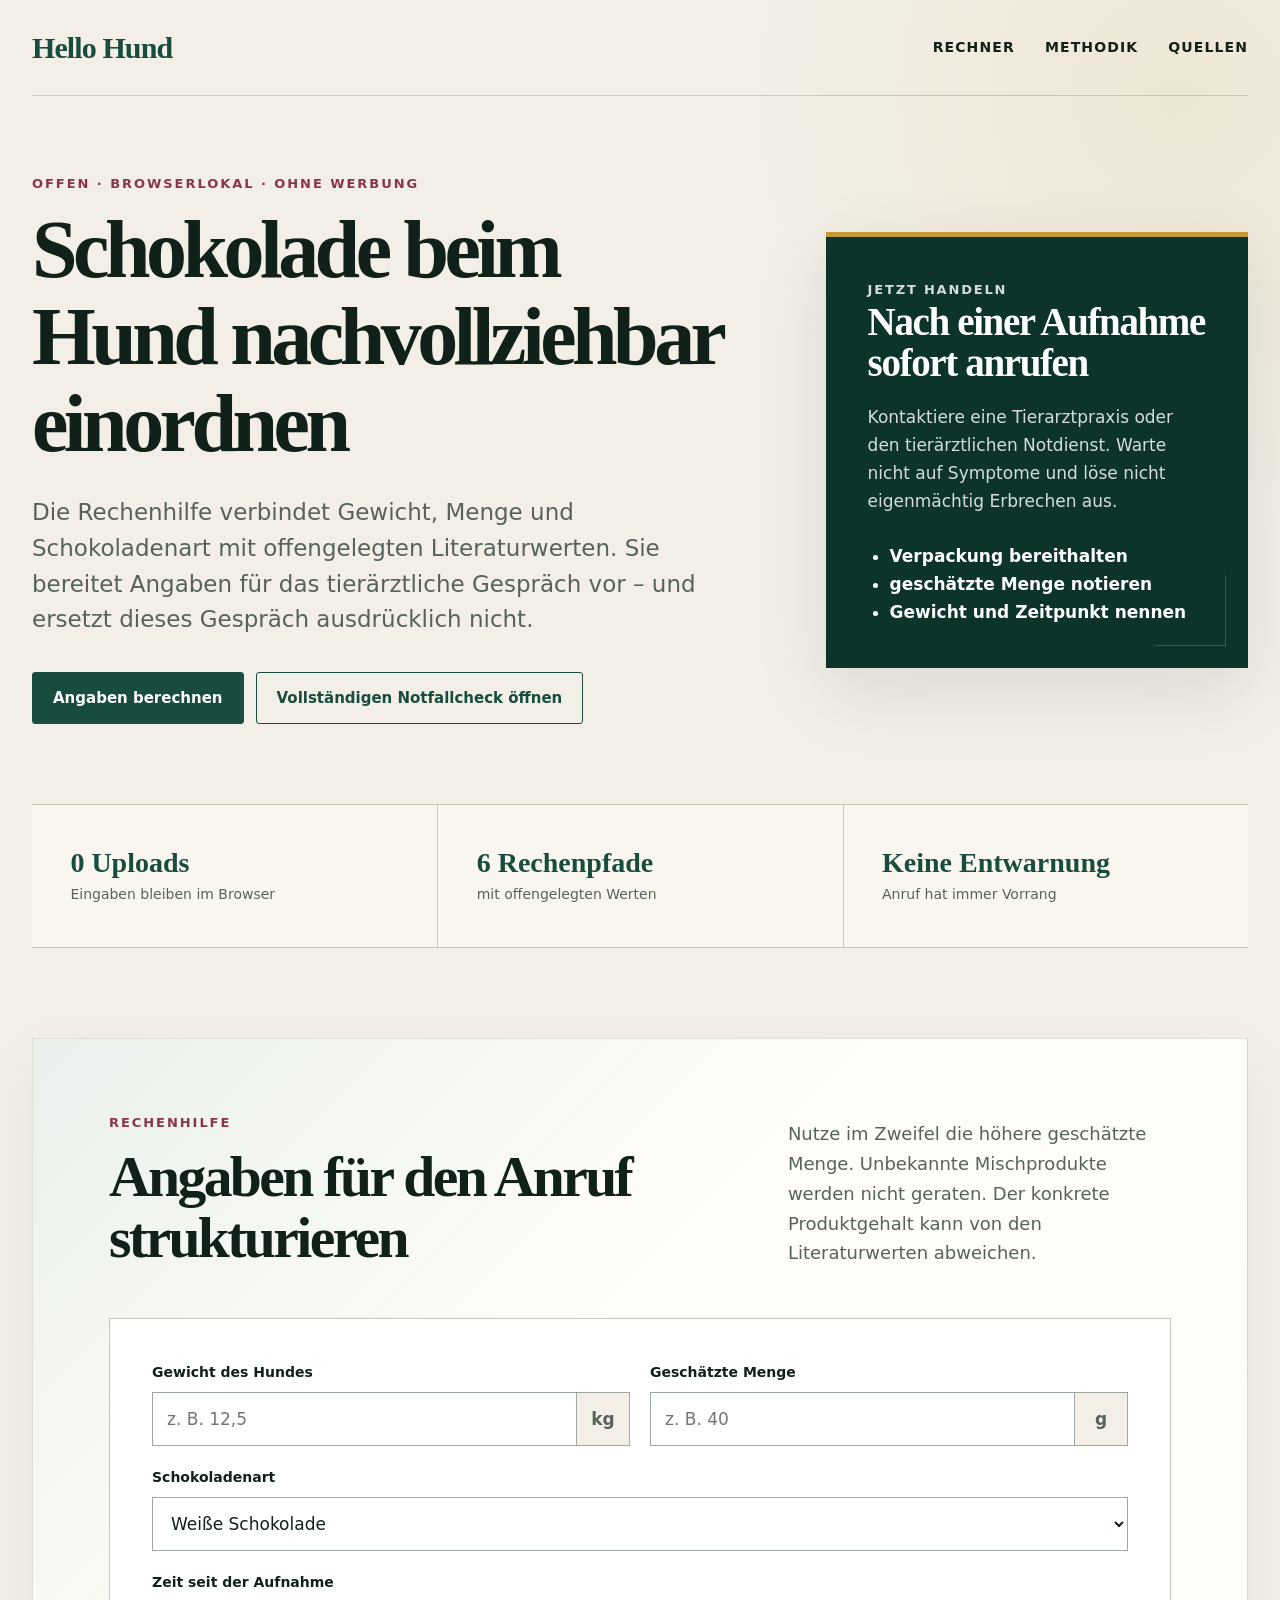
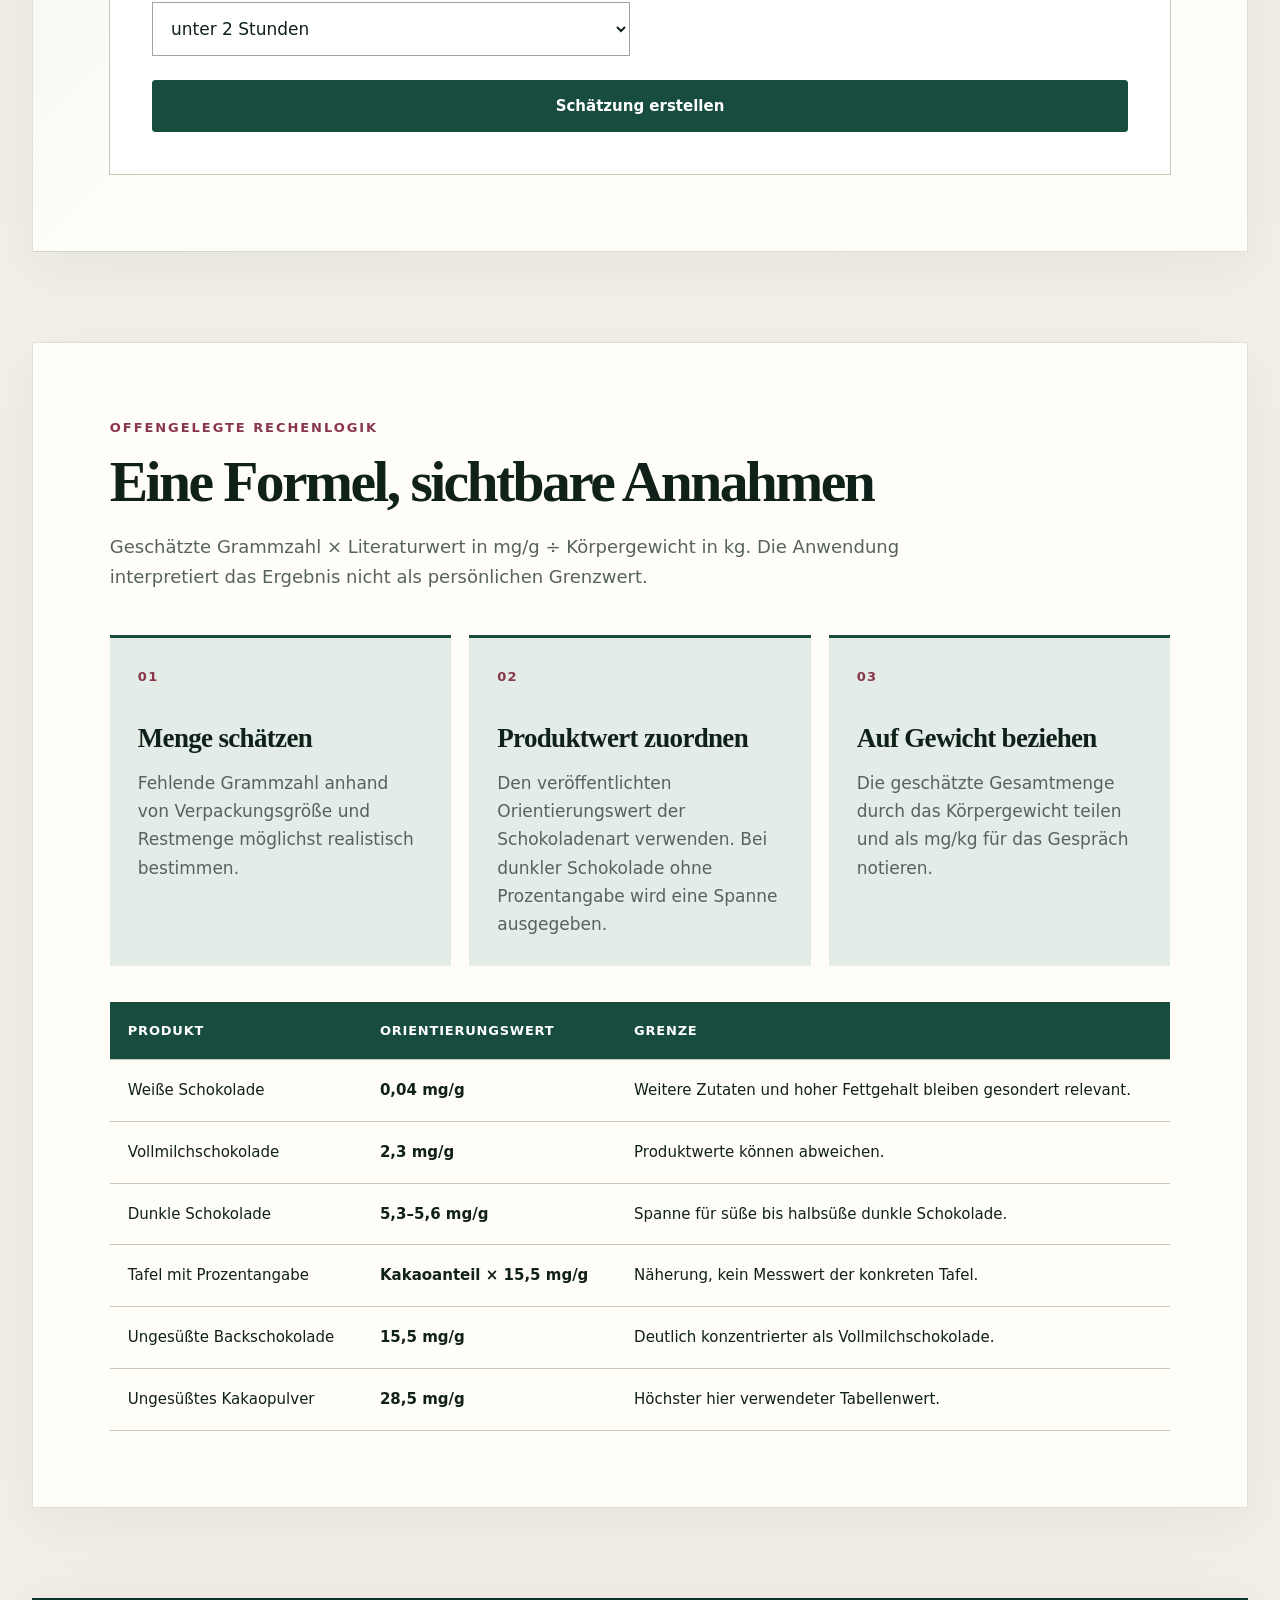
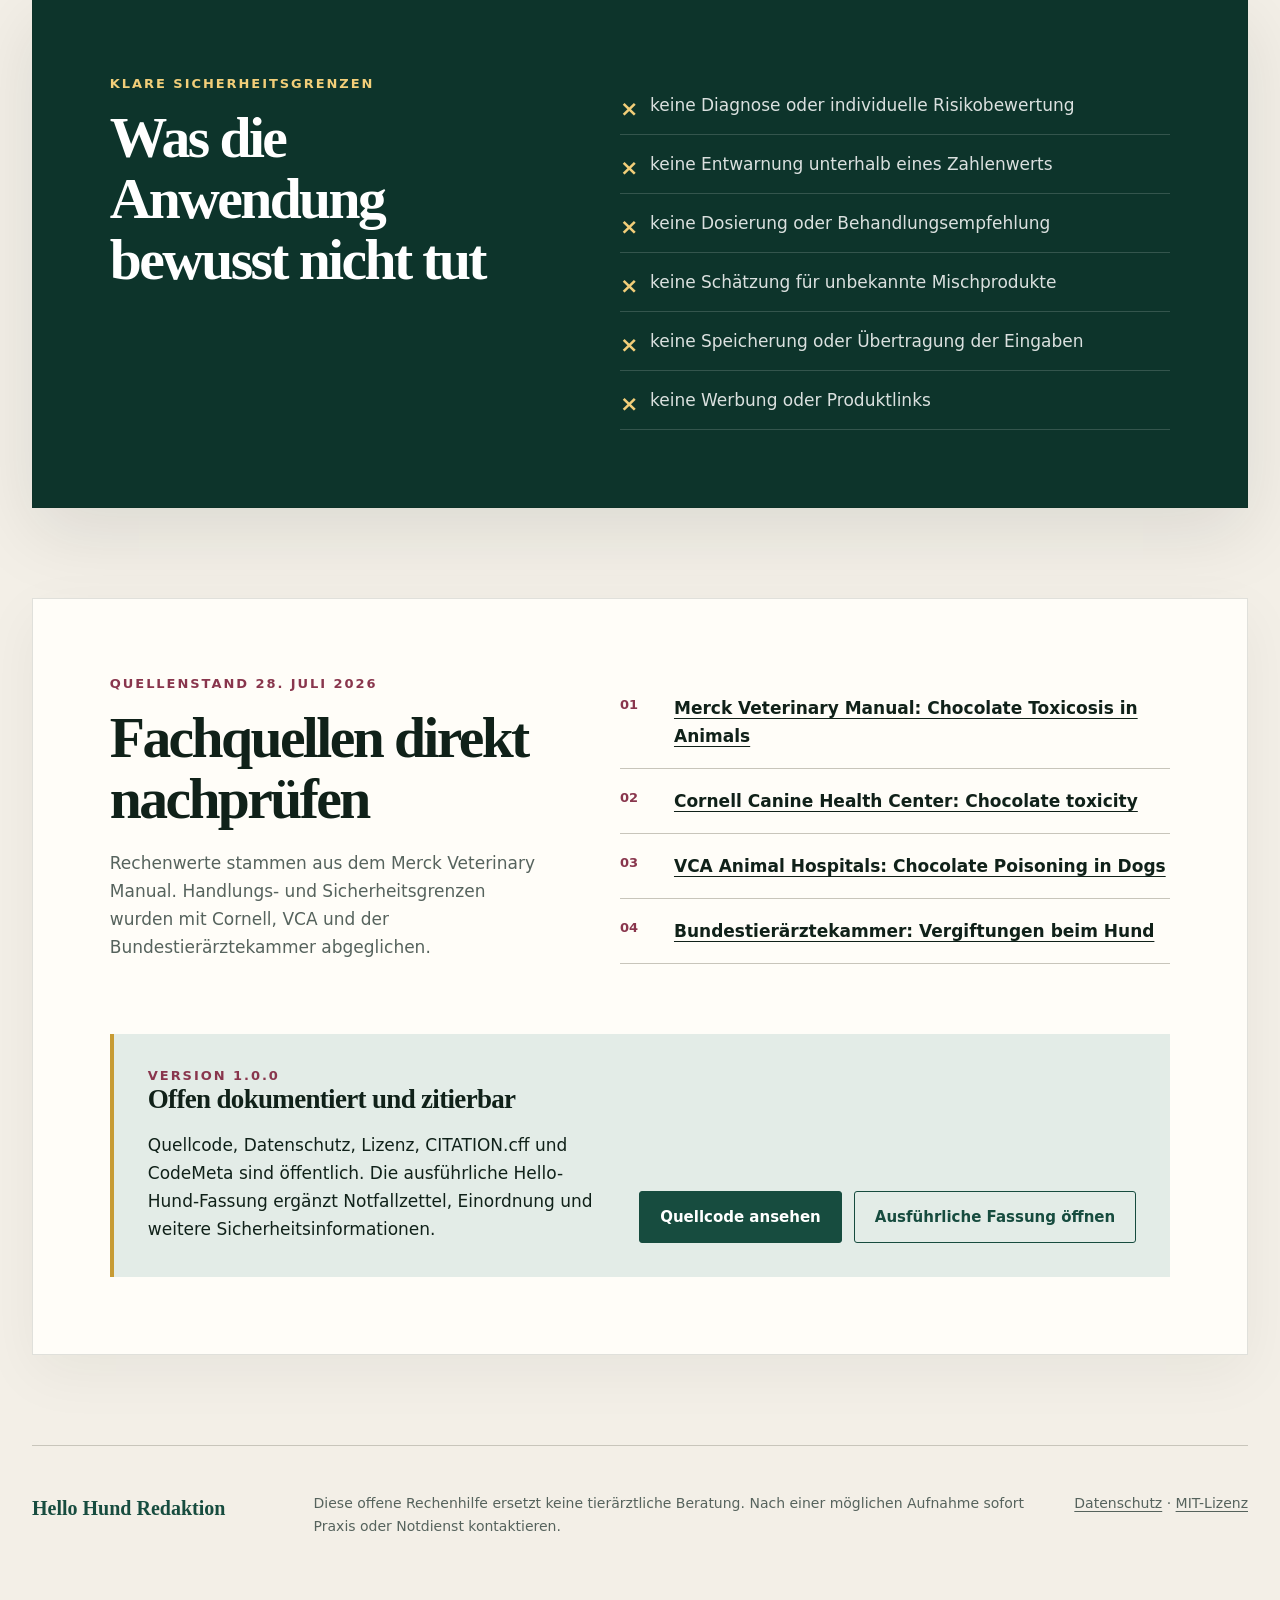
==== docs/index.html @ fd88bc2c "Schokolade-Notfallcheck als offene Rechenhilfe veröffentlichen" ====
<!doctype html>
<html lang="de">
<head>
  <meta charset="utf-8">
  <meta name="viewport" content="width=device-width,initial-scale=1">
  <meta name="robots" content="index,follow,max-image-preview:large">
  <title>Schokolade-Notfallcheck für Hunde – offene Rechenhilfe</title>
  <meta name="description" content="Schokoladenmenge anhand offengelegter Literaturwerte einordnen und Angaben für den tierärztlichen Anruf zusammenstellen. Browserlokal und ohne Datenspeicherung.">
  <link rel="canonical" href="https://contentkueche.github.io/hello-hund-schokolade-notfallcheck/">
  <link rel="stylesheet" href="styles.css">
  <script type="application/ld+json">
  {
    "@context": "https://schema.org",
    "@type": "SoftwareApplication",
    "name": "Schokolade-Notfallcheck für Hunde",
    "applicationCategory": "HealthApplication",
    "operatingSystem": "Web browser",
    "softwareVersion": "1.0.0",
    "description": "Browserbasierte Rechenhilfe für den tierärztlichen Anruf nach einer möglichen Schokoladenaufnahme beim Hund.",
    "url": "https://contentkueche.github.io/hello-hund-schokolade-notfallcheck/",
    "codeRepository": "https://github.com/contentkueche/hello-hund-schokolade-notfallcheck",
    "license": "https://github.com/contentkueche/hello-hund-schokolade-notfallcheck/blob/main/LICENSE",
    "isBasedOn": "https://www.merckvetmanual.com/toxicology/food-hazards/chocolate-toxicosis-in-animals",
    "publisher": {
      "@type": "Organization",
      "name": "Hello Hund Redaktion",
      "url": "https://hello-hund.de/"
    },
    "offers": {
      "@type": "Offer",
      "price": "0",
      "priceCurrency": "EUR"
    }
  }
  </script>
</head>
<body>
  <header class="masthead">
    <a class="brand" href="https://hello-hund.de/?utm_source=github_pages&amp;utm_medium=foundation&amp;utm_campaign=schokolade_notfallcheck">Hello Hund</a>
    <nav aria-label="Seitennavigation">
      <a href="#rechner">Rechner</a>
      <a href="#methodik">Methodik</a>
      <a href="#quellen">Quellen</a>
    </nav>
  </header>

  <main>
    <section class="hero">
      <div class="hero-copy">
        <p class="eyebrow">Offen · browserlokal · ohne Werbung</p>
        <h1>Schokolade beim Hund nachvollziehbar einordnen</h1>
        <p class="lede">Die Rechenhilfe verbindet Gewicht, Menge und Schokoladenart mit offengelegten Literaturwerten. Sie bereitet Angaben für das tierärztliche Gespräch vor – und ersetzt dieses Gespräch ausdrücklich nicht.</p>
        <div class="actions">
          <a class="button" href="#rechner">Angaben berechnen</a>
          <a class="button button--ghost" href="https://hello-hund.de/schokolade-hund-notfallcheck/?utm_source=github_pages&amp;utm_medium=foundation&amp;utm_campaign=schokolade_notfallcheck&amp;utm_content=hero">Vollständigen Notfallcheck öffnen</a>
        </div>
      </div>
      <aside class="urgent" aria-label="Wichtiger Sicherheitshinweis">
        <p class="urgent-label">Jetzt handeln</p>
        <h2>Nach einer Aufnahme sofort anrufen</h2>
        <p>Kontaktiere eine Tierarztpraxis oder den tierärztlichen Notdienst. Warte nicht auf Symptome und löse nicht eigenmächtig Erbrechen aus.</p>
        <ul>
          <li>Verpackung bereithalten</li>
          <li>geschätzte Menge notieren</li>
          <li>Gewicht und Zeitpunkt nennen</li>
        </ul>
      </aside>
    </section>

    <section class="facts" aria-label="Eigenschaften der Rechenhilfe">
      <div><strong>0 Uploads</strong><span>Eingaben bleiben im Browser</span></div>
      <div><strong>6 Rechenpfade</strong><span>mit offengelegten Werten</span></div>
      <div><strong>Keine Entwarnung</strong><span>Anruf hat immer Vorrang</span></div>
    </section>

    <section class="section section--tool" id="rechner">
      <header class="section-head">
        <div>
          <p class="eyebrow">Rechenhilfe</p>
          <h2>Angaben für den Anruf strukturieren</h2>
        </div>
        <p>Nutze im Zweifel die höhere geschätzte Menge. Unbekannte Mischprodukte werden nicht geraten. Der konkrete Produktgehalt kann von den Literaturwerten abweichen.</p>
      </header>

      <div class="calculator" data-calculator>
        <form class="calculator-form" novalidate>
          <div class="field">
            <label for="dog-weight">Gewicht des Hundes</label>
            <div class="input-unit"><input id="dog-weight" name="weight" type="number" min="0.5" max="120" step="0.1" inputmode="decimal" placeholder="z. B. 12,5" required><span>kg</span></div>
          </div>
          <div class="field">
            <label for="chocolate-amount">Geschätzte Menge</label>
            <div class="input-unit"><input id="chocolate-amount" name="amount" type="number" min="0.1" max="3000" step="0.1" inputmode="decimal" placeholder="z. B. 40" required><span>g</span></div>
          </div>
          <div class="field field--wide">
            <label for="chocolate-type">Schokoladenart</label>
            <select id="chocolate-type" name="type" required>
              <option value="white">Weiße Schokolade</option>
              <option value="milk">Vollmilchschokolade</option>
              <option value="dark">Zartbitter / dunkle Schokolade ohne Prozentangabe</option>
              <option value="percent">Tafel mit bekannter Kakao-Prozentangabe</option>
              <option value="baking">Backschokolade / ungesüßte Schokolade</option>
              <option value="powder">Ungesüßtes Kakaopulver</option>
              <option value="unknown">Unbekanntes Produkt, Praline, Kuchen oder Mischung</option>
            </select>
          </div>
          <div class="field" data-percent-field hidden>
            <label for="cocoa-percent">Kakaoanteil</label>
            <div class="input-unit"><input id="cocoa-percent" name="percent" type="number" min="1" max="100" step="1" inputmode="decimal" placeholder="z. B. 70"><span>%</span></div>
          </div>
          <div class="field">
            <label for="time-since">Zeit seit der Aufnahme</label>
            <select id="time-since" name="time">
              <option>unter 2 Stunden</option>
              <option>2 bis 6 Stunden</option>
              <option>mehr als 6 Stunden</option>
              <option>unbekannt</option>
            </select>
          </div>
          <button class="calculate" type="submit">Schätzung erstellen</button>
          <p class="form-error" data-error role="alert" hidden></p>
        </form>

        <section class="result" data-result aria-live="polite" hidden>
          <div class="result-top">
            <div>
              <p class="result-label">Rechenergebnis</p>
              <h3 data-result-heading>Angaben berechnet</h3>
            </div>
            <strong class="dose" data-dose></strong>
          </div>
          <p data-explanation></p>
          <div class="result-warning">Diese Schätzung ist keine Diagnose und keine Entwarnung. Ruf jetzt eine Tierarztpraxis oder den tierärztlichen Notdienst an.</div>
          <label for="call-summary">Notiz für den tierärztlichen Anruf</label>
          <textarea id="call-summary" data-summary readonly></textarea>
          <div class="result-actions">
            <button type="button" data-copy>Notiz kopieren</button>
            <button class="secondary" type="button" data-reset>Neue Angaben</button>
          </div>
          <p class="copy-status" data-copy-status role="status"></p>
        </section>
      </div>
    </section>

    <section class="section" id="methodik">
      <p class="eyebrow">Offengelegte Rechenlogik</p>
      <h2>Eine Formel, sichtbare Annahmen</h2>
      <p class="section-intro">Geschätzte Grammzahl × Literaturwert in mg/g ÷ Körpergewicht in kg. Die Anwendung interpretiert das Ergebnis nicht als persönlichen Grenzwert.</p>
      <div class="method-grid">
        <article>
          <span>01</span>
          <h3>Menge schätzen</h3>
          <p>Fehlende Grammzahl anhand von Verpackungsgröße und Restmenge möglichst realistisch bestimmen.</p>
        </article>
        <article>
          <span>02</span>
          <h3>Produktwert zuordnen</h3>
          <p>Den veröffentlichten Orientierungswert der Schokoladenart verwenden. Bei dunkler Schokolade ohne Prozentangabe wird eine Spanne ausgegeben.</p>
        </article>
        <article>
          <span>03</span>
          <h3>Auf Gewicht beziehen</h3>
          <p>Die geschätzte Gesamtmenge durch das Körpergewicht teilen und als mg/kg für das Gespräch notieren.</p>
        </article>
      </div>

      <div class="table-wrap">
        <table>
          <thead><tr><th>Produkt</th><th>Orientierungswert</th><th>Grenze</th></tr></thead>
          <tbody>
            <tr><td>Weiße Schokolade</td><td>0,04 mg/g</td><td>Weitere Zutaten und hoher Fettgehalt bleiben gesondert relevant.</td></tr>
            <tr><td>Vollmilchschokolade</td><td>2,3 mg/g</td><td>Produktwerte können abweichen.</td></tr>
            <tr><td>Dunkle Schokolade</td><td>5,3–5,6 mg/g</td><td>Spanne für süße bis halbsüße dunkle Schokolade.</td></tr>
            <tr><td>Tafel mit Prozentangabe</td><td>Kakaoanteil × 15,5 mg/g</td><td>Näherung, kein Messwert der konkreten Tafel.</td></tr>
            <tr><td>Ungesüßte Backschokolade</td><td>15,5 mg/g</td><td>Deutlich konzentrierter als Vollmilchschokolade.</td></tr>
            <tr><td>Ungesüßtes Kakaopulver</td><td>28,5 mg/g</td><td>Höchster hier verwendeter Tabellenwert.</td></tr>
          </tbody>
        </table>
      </div>
    </section>

    <section class="section section--dark">
      <div>
        <p class="eyebrow eyebrow--gold">Klare Sicherheitsgrenzen</p>
        <h2>Was die Anwendung bewusst nicht tut</h2>
      </div>
      <ul class="boundaries">
        <li>keine Diagnose oder individuelle Risikobewertung</li>
        <li>keine Entwarnung unterhalb eines Zahlenwerts</li>
        <li>keine Dosierung oder Behandlungsempfehlung</li>
        <li>keine Schätzung für unbekannte Mischprodukte</li>
        <li>keine Speicherung oder Übertragung der Eingaben</li>
        <li>keine Werbung oder Produktlinks</li>
      </ul>
    </section>

    <section class="section" id="quellen">
      <div class="source-layout">
        <div>
          <p class="eyebrow">Quellenstand 28. Juli 2026</p>
          <h2>Fachquellen direkt nachprüfen</h2>
          <p>Rechenwerte stammen aus dem Merck Veterinary Manual. Handlungs- und Sicherheitsgrenzen wurden mit Cornell, VCA und der Bundestierärztekammer abgeglichen.</p>
        </div>
        <ol class="source-list">
          <li><a href="https://www.merckvetmanual.com/toxicology/food-hazards/chocolate-toxicosis-in-animals">Merck Veterinary Manual: Chocolate Toxicosis in Animals</a></li>
          <li><a href="https://www.vet.cornell.edu/departments-centers-and-institutes/riney-canine-health-center/canine-health-topics/chocolate-toxicity-what-should-i-do-if-my-dog-eats-chocolate">Cornell Canine Health Center: Chocolate toxicity</a></li>
          <li><a href="https://vcahospitals.com/know-your-pet/chocolate-poisoning-in-dogs">VCA Animal Hospitals: Chocolate Poisoning in Dogs</a></li>
          <li><a href="https://www.bundestieraerztekammer.de/presse/archiv/2012/PM30_2012_VergiftungbeimHund.pdf">Bundestierärztekammer: Vergiftungen beim Hund</a></li>
        </ol>
      </div>
      <div class="open-panel">
        <div>
          <p class="eyebrow">Version 1.0.0</p>
          <h3>Offen dokumentiert und zitierbar</h3>
          <p>Quellcode, Datenschutz, Lizenz, CITATION.cff und CodeMeta sind öffentlich. Die ausführliche Hello-Hund-Fassung ergänzt Notfallzettel, Einordnung und weitere Sicherheitsinformationen.</p>
        </div>
        <div class="actions">
          <a class="button" href="https://github.com/contentkueche/hello-hund-schokolade-notfallcheck">Quellcode ansehen</a>
          <a class="button button--ghost" href="https://hello-hund.de/schokolade-hund-notfallcheck/?utm_source=github_pages&amp;utm_medium=foundation&amp;utm_campaign=schokolade_notfallcheck&amp;utm_content=method">Ausführliche Fassung öffnen</a>
        </div>
      </div>
    </section>
  </main>

  <footer class="footer">
    <strong>Hello Hund Redaktion</strong>
    <p>Diese offene Rechenhilfe ersetzt keine tierärztliche Beratung. Nach einer möglichen Aufnahme sofort Praxis oder Notdienst kontaktieren.</p>
    <p><a href="https://github.com/contentkueche/hello-hund-schokolade-notfallcheck/blob/main/PRIVACY.md">Datenschutz</a> · <a href="https://github.com/contentkueche/hello-hund-schokolade-notfallcheck/blob/main/LICENSE">MIT-Lizenz</a></p>
  </footer>
  <script src="app.js"></script>
</body>
</html>
---- docs/styles.css ----
:root {
  --paper: #f3efe7;
  --surface: #fffdf8;
  --ink: #102119;
  --green: #174c3f;
  --green-deep: #0d342b;
  --wine: #89364d;
  --danger: #903e3a;
  --gold: #c79b34;
  --mist: #e3ece7;
  --line: #c8c5bb;
  --muted: #56635d;
  --shadow: 0 24px 70px rgb(16 33 25 / 10%);
  --serif: "Iowan Old Style", "Palatino Linotype", "Book Antiqua", Palatino, Georgia, serif;
  --sans: Inter, ui-sans-serif, system-ui, -apple-system, BlinkMacSystemFont, "Segoe UI", sans-serif;
}

* {
  box-sizing: border-box;
}

html {
  scroll-behavior: smooth;
}

body {
  margin: 0;
  color: var(--ink);
  background:
    radial-gradient(circle at 92% 2%, rgb(199 155 52 / 10%), transparent 28rem),
    var(--paper);
  font-family: var(--sans);
  font-size: 17px;
  line-height: 1.65;
  text-rendering: optimizeLegibility;
}

a {
  color: inherit;
  text-underline-offset: 0.22em;
  text-decoration-thickness: 0.08em;
}

a:focus-visible,
button:focus-visible,
input:focus-visible,
select:focus-visible,
textarea:focus-visible {
  outline: 3px solid var(--gold);
  outline-offset: 3px;
}

.masthead,
main,
.footer {
  width: min(1220px, calc(100% - 64px));
  margin-inline: auto;
}

.masthead {
  min-height: 96px;
  display: flex;
  align-items: center;
  justify-content: space-between;
  gap: 32px;
  border-bottom: 1px solid rgb(16 33 25 / 18%);
}

.brand {
  color: var(--green);
  font-family: var(--serif);
  font-size: 30px;
  font-weight: 700;
  letter-spacing: -0.03em;
  text-decoration: none;
}

.masthead nav {
  display: flex;
  align-items: center;
  gap: 30px;
}

.masthead nav a {
  font-size: 14px;
  font-weight: 760;
  letter-spacing: 0.08em;
  text-decoration: none;
  text-transform: uppercase;
}

.masthead nav a:hover {
  color: var(--wine);
}

.hero {
  display: grid;
  grid-template-columns: minmax(0, 1.25fr) minmax(340px, 0.75fr);
  gap: clamp(42px, 7vw, 96px);
  align-items: center;
  min-height: 690px;
  padding-block: 80px;
}

.hero-copy {
  max-width: 740px;
}

.eyebrow {
  margin: 0 0 14px;
  color: var(--wine);
  font-size: 13px;
  font-weight: 800;
  letter-spacing: 0.15em;
  line-height: 1.3;
  text-transform: uppercase;
}

h1,
h2,
h3,
p {
  overflow-wrap: anywhere;
}

h1,
h2,
h3 {
  margin-top: 0;
  font-family: var(--serif);
  font-weight: 650;
  line-height: 1.06;
}

h1 {
  max-width: 800px;
  margin-bottom: 28px;
  font-size: clamp(50px, 6.4vw, 88px);
  letter-spacing: -0.055em;
}

h2 {
  margin-bottom: 20px;
  font-size: clamp(38px, 4.5vw, 62px);
  letter-spacing: -0.045em;
}

h3 {
  margin-bottom: 12px;
  font-size: 27px;
  letter-spacing: -0.025em;
}

.lede {
  max-width: 680px;
  margin: 0;
  color: var(--muted);
  font-size: clamp(19px, 2vw, 23px);
  line-height: 1.55;
}

.actions {
  display: flex;
  flex-wrap: wrap;
  gap: 12px;
  margin-top: 34px;
}

.button,
.calculate,
.result-actions button {
  min-height: 52px;
  display: inline-flex;
  align-items: center;
  justify-content: center;
  padding: 13px 20px;
  border: 1px solid var(--green);
  border-radius: 3px;
  color: #fff;
  background: var(--green);
  font: 760 15px/1.25 var(--sans);
  text-align: center;
  text-decoration: none;
  cursor: pointer;
  transition: background 150ms ease, color 150ms ease, transform 150ms ease;
}

.button:hover,
.calculate:hover,
.result-actions button:hover {
  background: var(--green-deep);
  transform: translateY(-1px);
}

.button--ghost,
.result-actions .secondary {
  color: var(--green);
  background: transparent;
}

.button--ghost:hover,
.result-actions .secondary:hover {
  color: #fff;
}

.urgent {
  position: relative;
  padding: 42px;
  border-top: 5px solid var(--gold);
  color: #fff;
  background: var(--green-deep);
  box-shadow: var(--shadow);
}

.urgent::after {
  content: "";
  position: absolute;
  right: 22px;
  bottom: 22px;
  width: 70px;
  height: 70px;
  border-right: 1px solid rgb(255 255 255 / 18%);
  border-bottom: 1px solid rgb(255 255 255 / 18%);
}

.urgent-label {
  margin: 0 0 10px;
  color: #f2ce79;
  font-size: 13px;
  font-weight: 800;
  letter-spacing: 0.14em;
  text-transform: uppercase;
}

.urgent h2 {
  margin-bottom: 20px;
  font-size: 39px;
  letter-spacing: -0.035em;
}

.urgent p {
  margin: 0;
  color: rgb(255 255 255 / 83%);
}

.urgent ul {
  margin: 26px 0 0;
  padding-left: 22px;
  font-weight: 720;
}

.facts {
  display: grid;
  grid-template-columns: repeat(3, minmax(0, 1fr));
  border-block: 1px solid var(--line);
  background: rgb(255 253 248 / 45%);
}

.facts div {
  min-height: 142px;
  display: grid;
  align-content: center;
  gap: 3px;
  padding: 28px clamp(22px, 3vw, 42px);
}

.facts div + div {
  border-left: 1px solid var(--line);
}

.facts strong {
  color: var(--green);
  font-family: var(--serif);
  font-size: 28px;
  line-height: 1.2;
}

.facts span {
  color: var(--muted);
  font-size: 14px;
}

.section {
  margin-top: 90px;
  padding: clamp(40px, 6vw, 80px);
  border: 1px solid rgb(16 33 25 / 13%);
  background: var(--surface);
  box-shadow: 0 18px 55px rgb(16 33 25 / 5%);
}

.section--tool {
  padding: clamp(36px, 6vw, 76px);
  background:
    linear-gradient(135deg, rgb(227 236 231 / 75%), transparent 42%),
    var(--surface);
}

.section-head {
  display: grid;
  grid-template-columns: minmax(0, 1.05fr) minmax(300px, 0.65fr);
  gap: 60px;
  align-items: end;
  margin-bottom: 50px;
}

.section-head h2 {
  max-width: 720px;
  margin: 0;
}

.section-head > p,
.section-intro {
  margin: 0;
  color: var(--muted);
  font-size: 18px;
}

.section-intro {
  max-width: 800px;
  margin-bottom: 44px;
}

.calculator {
  display: grid;
  grid-template-columns: minmax(0, 1fr);
  gap: 24px;
}

.calculator-form {
  display: grid;
  grid-template-columns: repeat(2, minmax(0, 1fr));
  gap: 20px;
  padding: clamp(24px, 4vw, 42px);
  border: 1px solid var(--line);
  background: #fff;
}

.field {
  min-width: 0;
}

.field--wide,
.calculate,
.form-error {
  grid-column: 1 / -1;
}

.field label,
.result label {
  display: block;
  margin-bottom: 8px;
  color: var(--ink);
  font-size: 14px;
  font-weight: 760;
}

.input-unit {
  min-width: 0;
  display: flex;
  align-items: stretch;
}

input,
select,
textarea {
  width: 100%;
  min-width: 0;
  border: 1px solid #9da69f;
  border-radius: 0;
  color: var(--ink);
  background: #fff;
  font: 500 17px/1.35 var(--sans);
}

input,
select {
  min-height: 54px;
  padding: 12px 14px;
}

.input-unit input {
  border-right: 0;
}

.input-unit span {
  min-width: 54px;
  display: grid;
  place-items: center;
  border: 1px solid #9da69f;
  color: var(--muted);
  background: var(--paper);
  font-weight: 740;
}

.calculate {
  width: 100%;
  margin-top: 4px;
}

.form-error {
  margin: 0;
  padding: 12px 15px;
  color: #7b2724;
  background: #fae9e6;
  font-weight: 720;
}

.result {
  padding: clamp(26px, 4vw, 44px);
  border: 1px solid var(--green);
  border-top-width: 5px;
  background: #fff;
}

.result-top {
  display: flex;
  justify-content: space-between;
  gap: 32px;
  align-items: start;
}

.result-label {
  margin: 0 0 6px;
  color: var(--wine);
  font-size: 12px;
  font-weight: 800;
  letter-spacing: 0.13em;
  text-transform: uppercase;
}

.dose {
  flex: 0 1 auto;
  color: var(--green);
  font-family: var(--serif);
  font-size: clamp(25px, 4vw, 42px);
  line-height: 1.1;
  text-align: right;
}

.result-warning {
  margin: 24px 0;
  padding: 16px 18px;
  border-left: 4px solid var(--danger);
  color: #5c2521;
  background: #f8ece9;
  font-weight: 720;
}

textarea {
  min-height: 230px;
  padding: 16px;
  resize: vertical;
}

.result-actions {
  display: flex;
  flex-wrap: wrap;
  gap: 12px;
  margin-top: 16px;
}

.copy-status {
  min-height: 1.65em;
  margin: 12px 0 0;
  color: var(--muted);
  font-size: 14px;
}

.method-grid {
  display: grid;
  grid-template-columns: repeat(3, minmax(0, 1fr));
  gap: 18px;
}

.method-grid article {
  min-height: 250px;
  padding: 28px;
  border-top: 3px solid var(--green);
  background: var(--mist);
}

.method-grid article > span {
  display: block;
  margin-bottom: 36px;
  color: var(--wine);
  font-size: 13px;
  font-weight: 800;
  letter-spacing: 0.1em;
}

.method-grid article p {
  margin-bottom: 0;
  color: var(--muted);
}

.table-wrap {
  margin-top: 36px;
  overflow-x: auto;
}

table {
  width: 100%;
  border-collapse: collapse;
  font-size: 15px;
}

th,
td {
  padding: 18px;
  border-bottom: 1px solid var(--line);
  text-align: left;
  vertical-align: top;
}

th {
  color: #fff;
  background: var(--green);
  font-size: 13px;
  letter-spacing: 0.06em;
  text-transform: uppercase;
}

td:nth-child(2) {
  white-space: nowrap;
  font-weight: 760;
}

.section--dark {
  display: grid;
  grid-template-columns: minmax(0, 0.8fr) minmax(320px, 1fr);
  gap: 70px;
  color: #fff;
  background: var(--green-deep);
  box-shadow: var(--shadow);
}

.section--dark h2 {
  margin-bottom: 0;
}

.eyebrow--gold {
  color: #f2ce79;
}

.boundaries {
  display: grid;
  gap: 0;
  margin: 0;
  padding: 0;
  list-style: none;
}

.boundaries li {
  position: relative;
  padding: 15px 0 15px 30px;
  border-bottom: 1px solid rgb(255 255 255 / 16%);
  color: rgb(255 255 255 / 85%);
}

.boundaries li::before {
  content: "×";
  position: absolute;
  left: 0;
  color: #f2ce79;
  font-size: 22px;
  font-weight: 800;
}

.source-layout {
  display: grid;
  grid-template-columns: minmax(0, 0.8fr) minmax(360px, 1fr);
  gap: 70px;
}

.source-layout p:not(.eyebrow) {
  color: var(--muted);
}

.source-list {
  margin: 0;
  padding: 0;
  counter-reset: source;
  list-style: none;
}

.source-list li {
  counter-increment: source;
  display: grid;
  grid-template-columns: 38px minmax(0, 1fr);
  gap: 16px;
  align-items: start;
  padding: 18px 0;
  border-bottom: 1px solid var(--line);
}

.source-list li::before {
  content: counter(source, decimal-leading-zero);
  color: var(--wine);
  font-size: 13px;
  font-weight: 800;
}

.source-list a {
  font-weight: 720;
}

.open-panel {
  display: grid;
  grid-template-columns: minmax(0, 1fr) auto;
  gap: 36px;
  align-items: end;
  margin-top: 56px;
  padding: 34px;
  border-left: 4px solid var(--gold);
  background: var(--mist);
}

.open-panel h3,
.open-panel p {
  margin-bottom: 0;
}

.open-panel .actions {
  justify-content: flex-end;
  margin: 0;
}

.footer {
  display: grid;
  grid-template-columns: minmax(170px, 0.4fr) minmax(0, 1.2fr) auto;
  gap: 42px;
  align-items: start;
  margin-top: 90px;
  padding-block: 46px 64px;
  border-top: 1px solid var(--line);
  color: var(--muted);
  font-size: 14px;
}

.footer strong {
  color: var(--green);
  font-family: var(--serif);
  font-size: 20px;
}

.footer p {
  margin: 0;
}

@media (max-width: 900px) {
  .masthead,
  main,
  .footer {
    width: min(100% - 40px, 760px);
  }

  .hero,
  .section-head,
  .section--dark,
  .source-layout,
  .open-panel {
    grid-template-columns: minmax(0, 1fr);
  }

  .hero {
    min-height: auto;
    padding-block: 64px;
  }

  .hero-copy {
    max-width: none;
  }

  .section-head,
  .section--dark,
  .source-layout {
    gap: 34px;
  }

  .open-panel {
    align-items: start;
  }

  .open-panel .actions {
    justify-content: flex-start;
  }

  .method-grid {
    grid-template-columns: minmax(0, 1fr);
  }

  .method-grid article {
    min-height: 0;
  }

  .footer {
    grid-template-columns: minmax(170px, 0.45fr) minmax(0, 1fr);
  }

  .footer p:last-child {
    grid-column: 1 / -1;
  }
}

@media (max-width: 720px) {
  body {
    font-size: 16px;
  }

  .masthead {
    min-height: 82px;
    align-items: flex-start;
    padding-block: 22px;
  }

  .masthead nav {
    flex-wrap: wrap;
    justify-content: flex-end;
    gap: 8px 18px;
  }

  .masthead nav a {
    font-size: 11px;
  }

  h1 {
    font-size: clamp(45px, 12vw, 66px);
  }

  h2 {
    font-size: clamp(36px, 9vw, 50px);
  }

  .facts,
  .calculator-form,
  .method-grid {
    grid-template-columns: minmax(0, 1fr);
  }

  .facts div {
    min-height: 108px;
  }

  .facts div + div {
    border-top: 1px solid var(--line);
    border-left: 0;
  }

  .field--wide,
  .calculate,
  .form-error {
    grid-column: auto;
  }

  .method-grid article {
    min-height: 0;
  }

  .method-grid article > span {
    margin-bottom: 22px;
  }

  .result-top {
    display: grid;
    gap: 12px;
  }

  .dose {
    text-align: left;
  }

  .table-wrap {
    overflow: visible;
  }

  table,
  tbody,
  tr,
  td {
    display: block;
    width: 100%;
  }

  thead {
    position: absolute;
    width: 1px;
    height: 1px;
    overflow: hidden;
    clip: rect(0 0 0 0);
    white-space: nowrap;
  }

  tr {
    margin-bottom: 14px;
    padding: 18px;
    border-left: 3px solid var(--green);
    background: var(--mist);
  }

  td {
    padding: 3px 0;
    border: 0;
    white-space: normal;
  }

  td:first-child {
    font-weight: 800;
  }

  .footer {
    grid-template-columns: minmax(0, 1fr);
    gap: 18px;
  }

  .footer p:last-child {
    grid-column: auto;
  }
}

@media (max-width: 520px) {
  .masthead,
  main,
  .footer {
    width: calc(100% - 28px);
  }

  .masthead {
    display: grid;
    grid-template-columns: 1fr;
    gap: 12px;
  }

  .masthead nav {
    justify-content: flex-start;
  }

  .hero {
    padding-block: 50px;
  }

  h1 {
    font-size: 43px;
  }

  h2 {
    font-size: 36px;
  }

  .urgent,
  .section,
  .section--tool {
    padding: 27px 22px;
  }

  .section {
    margin-top: 58px;
  }

  .facts {
    margin-inline: -14px;
  }

  .calculator-form,
  .result,
  .open-panel {
    padding: 22px 18px;
  }

  .actions,
  .result-actions {
    display: grid;
    grid-template-columns: minmax(0, 1fr);
  }

  .button,
  .result-actions button {
    width: 100%;
  }

  .source-list li {
    grid-template-columns: 30px minmax(0, 1fr);
    gap: 10px;
  }
}

@media (prefers-reduced-motion: reduce) {
  html {
    scroll-behavior: auto;
  }

  *,
  *::before,
  *::after {
    scroll-behavior: auto !important;
    transition: none !important;
  }
}
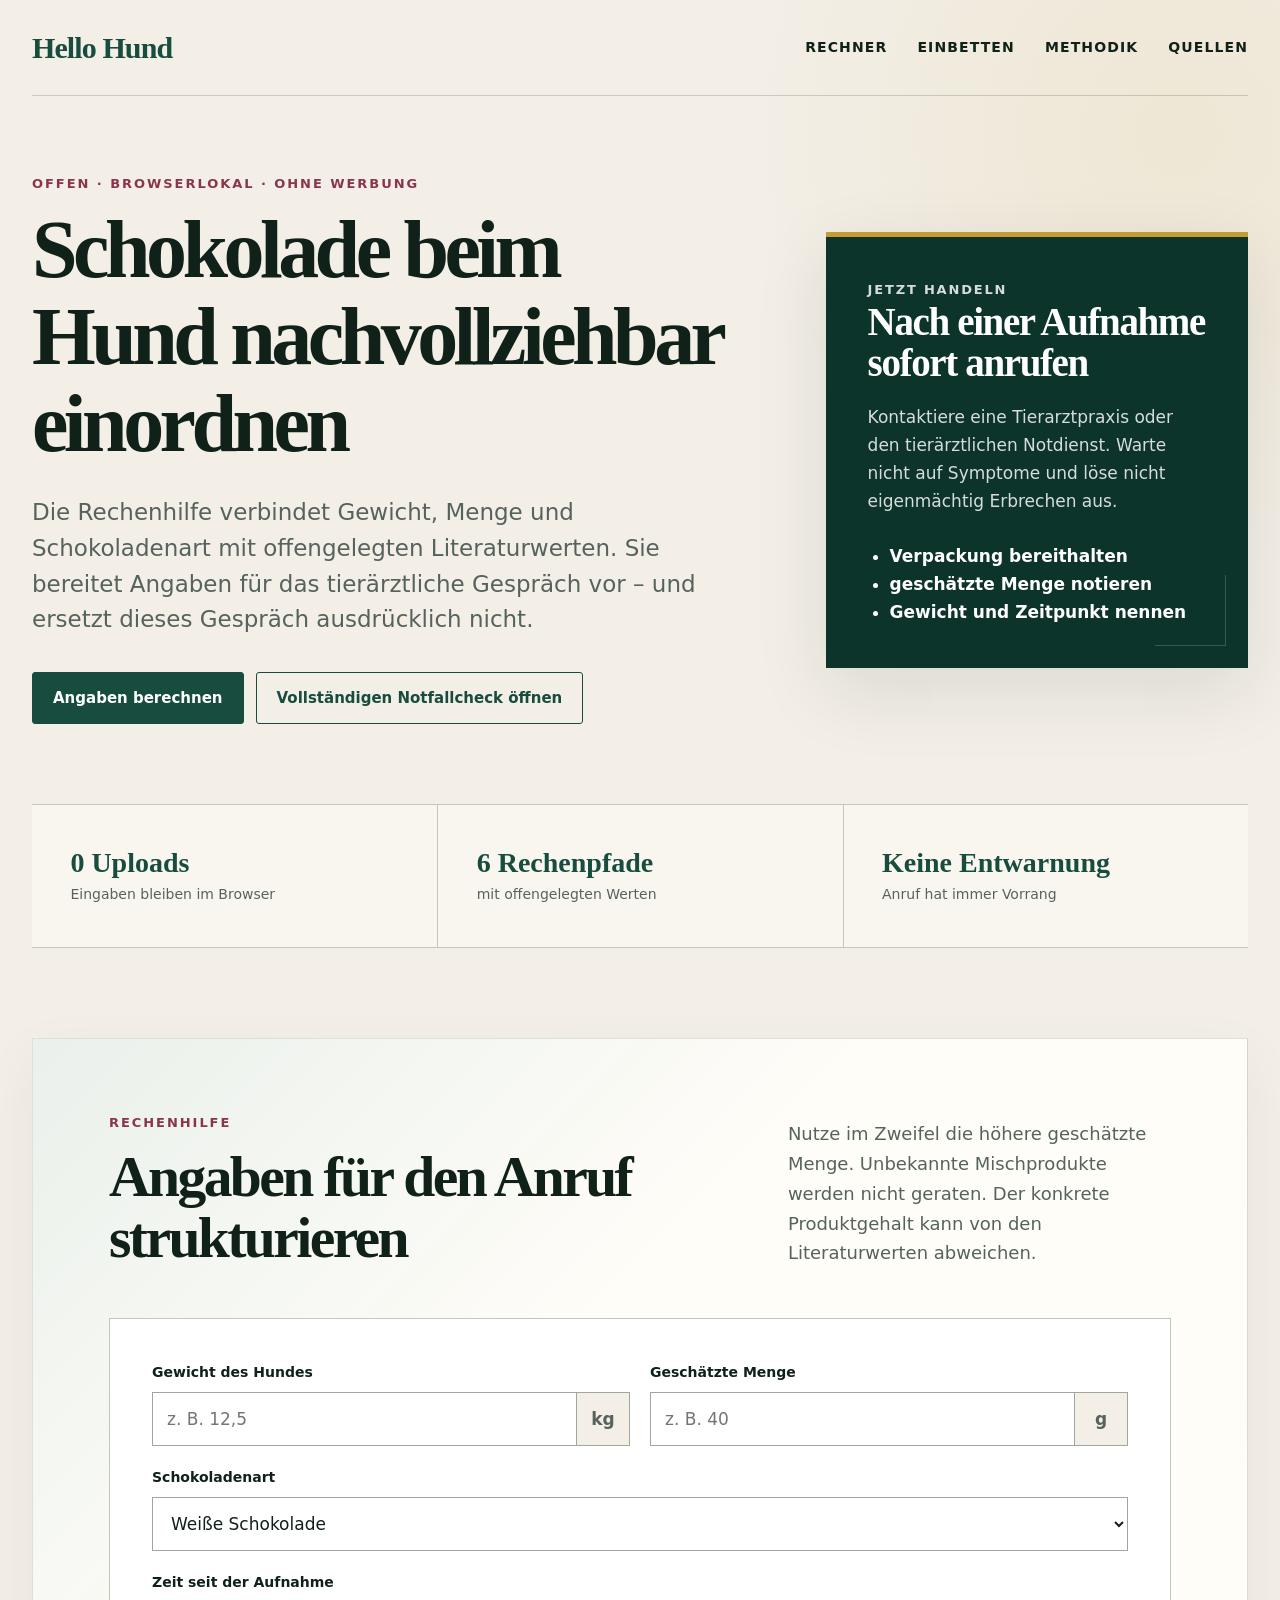
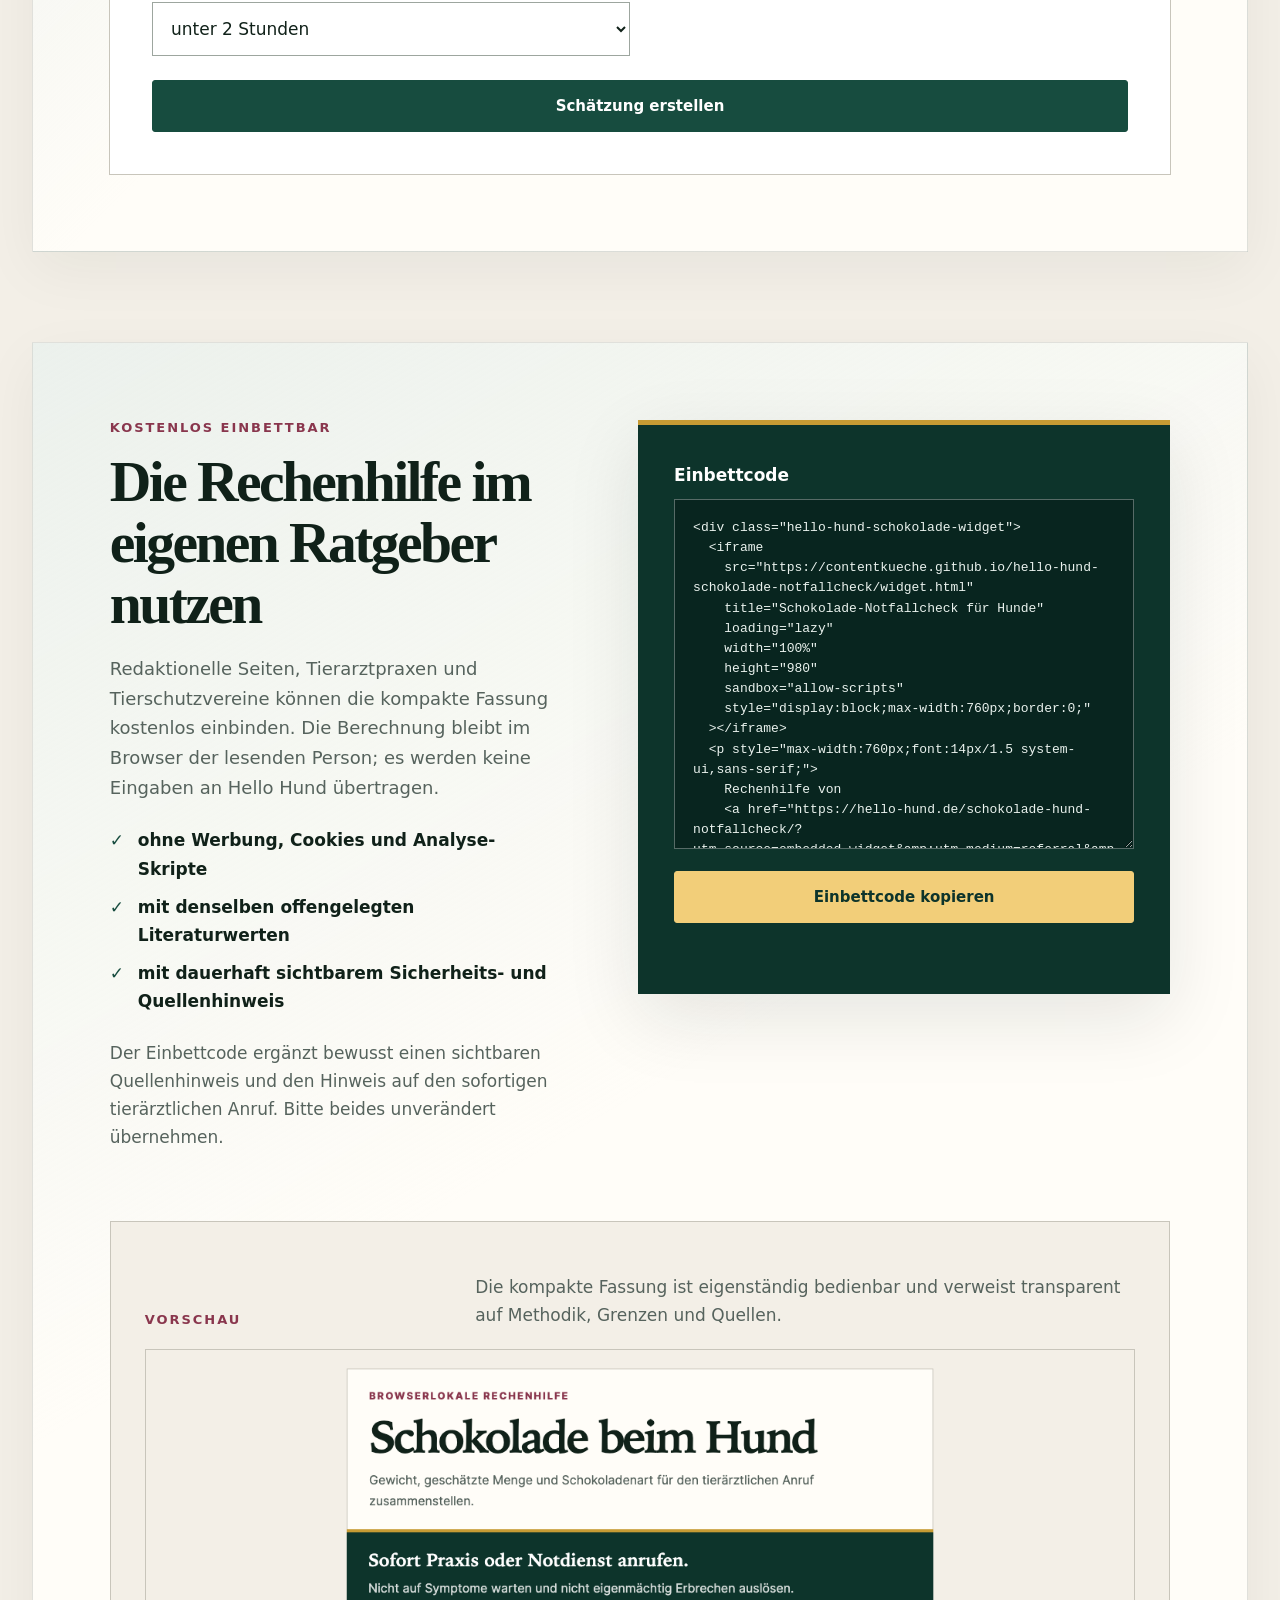
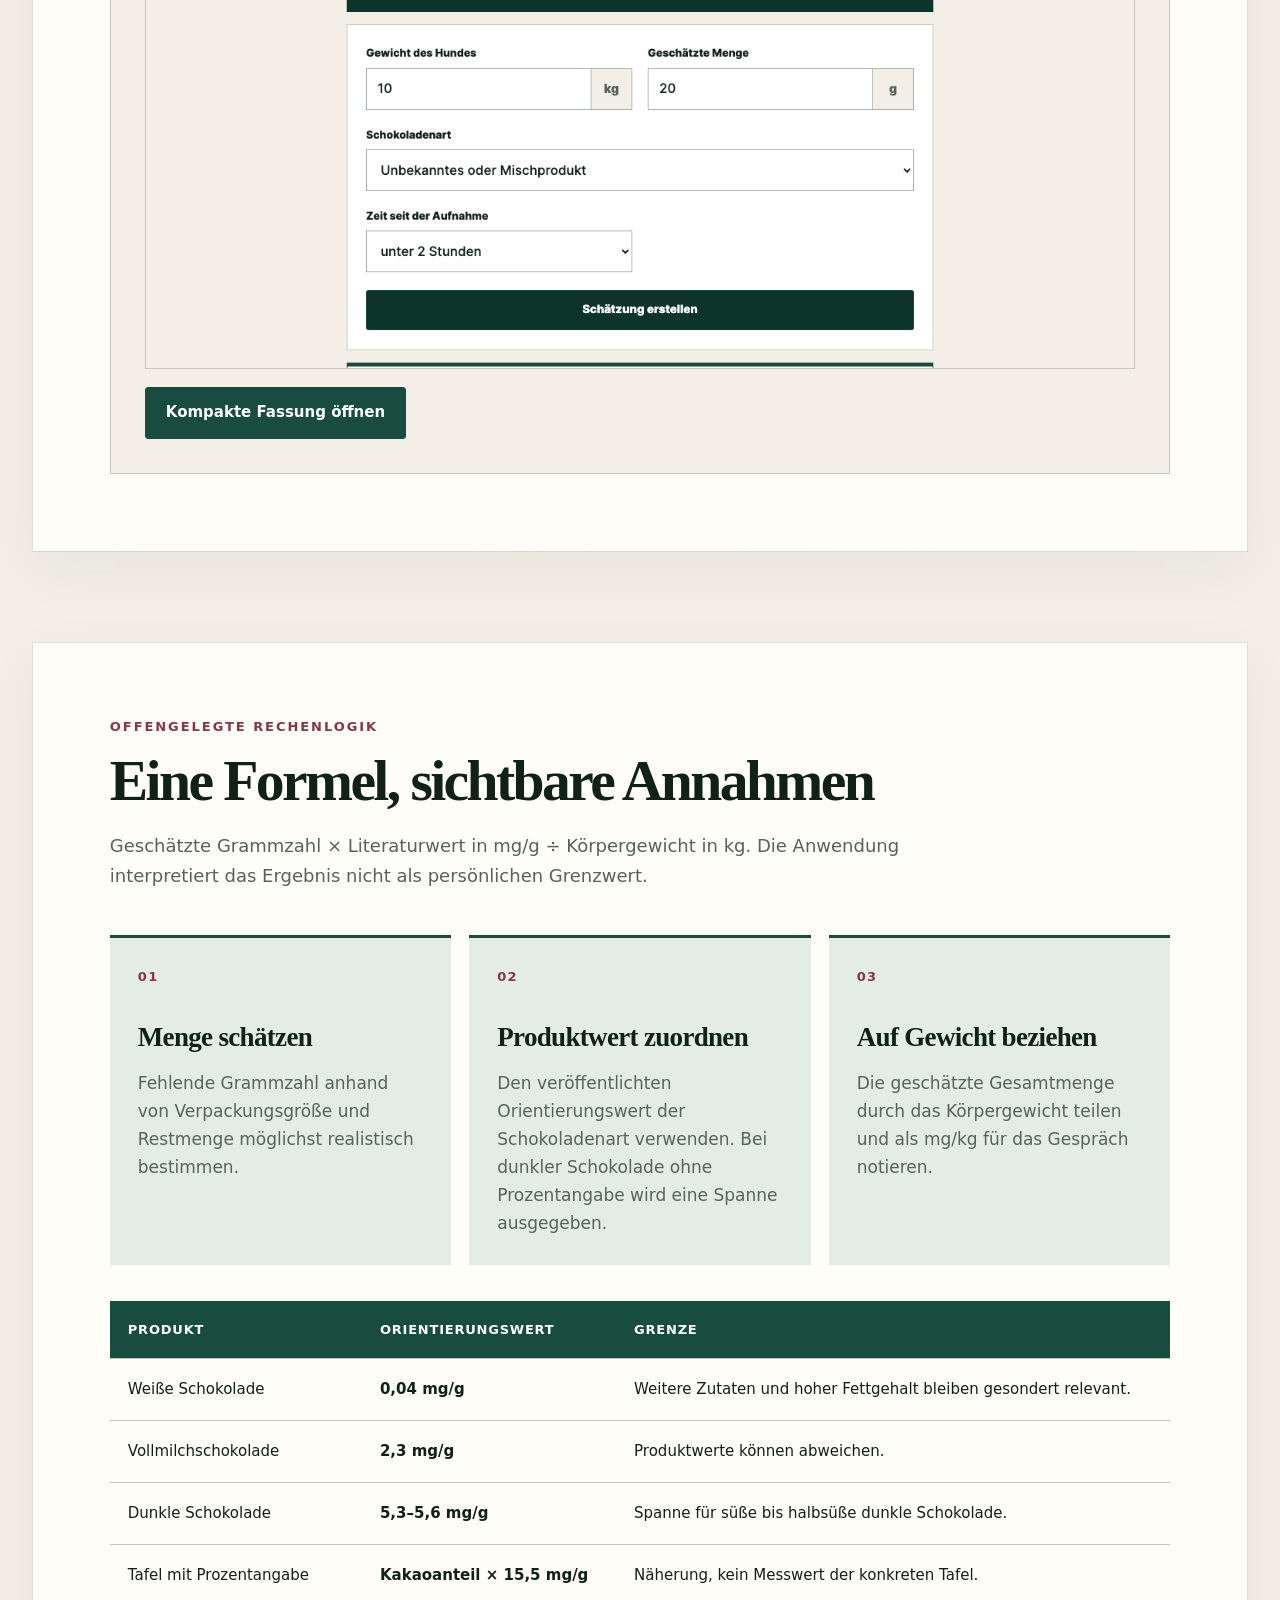
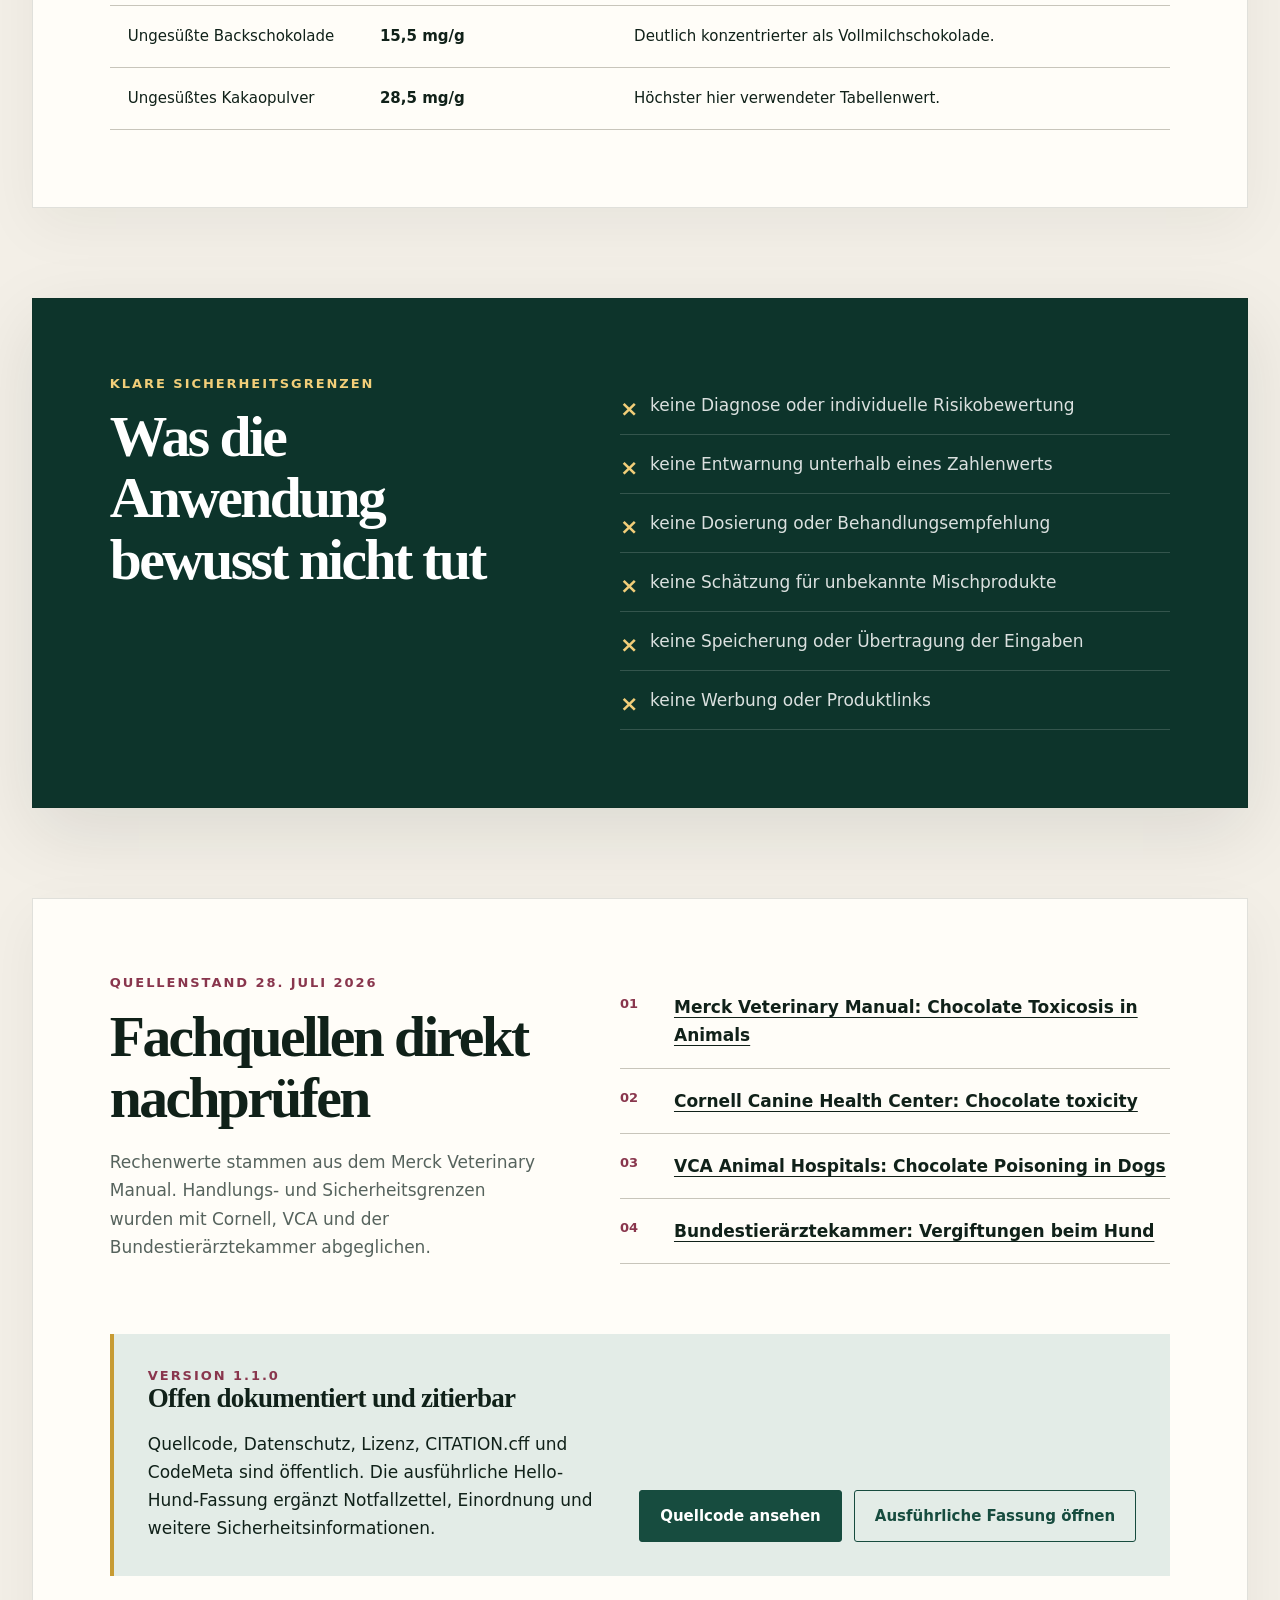
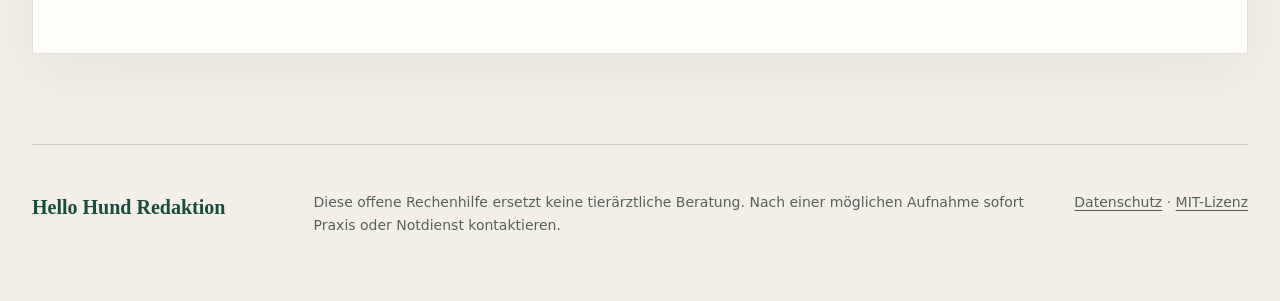
==== commit 45c3ce5a: "Add embeddable chocolate calculator widget" ====
--- a/docs/index.html
+++ b/docs/index.html
@@ -15,7 +15,7 @@
     "name": "Schokolade-Notfallcheck für Hunde",
     "applicationCategory": "HealthApplication",
     "operatingSystem": "Web browser",
-    "softwareVersion": "1.0.0",
+    "softwareVersion": "1.1.0",
     "description": "Browserbasierte Rechenhilfe für den tierärztlichen Anruf nach einer möglichen Schokoladenaufnahme beim Hund.",
     "url": "https://contentkueche.github.io/hello-hund-schokolade-notfallcheck/",
     "codeRepository": "https://github.com/contentkueche/hello-hund-schokolade-notfallcheck",
@@ -39,6 +39,7 @@
     <a class="brand" href="https://hello-hund.de/?utm_source=github_pages&amp;utm_medium=foundation&amp;utm_campaign=schokolade_notfallcheck">Hello Hund</a>
     <nav aria-label="Seitennavigation">
       <a href="#rechner">Rechner</a>
+      <a href="#einbetten">Einbetten</a>
       <a href="#methodik">Methodik</a>
       <a href="#quellen">Quellen</a>
     </nav>
@@ -101,7 +102,7 @@
               <option value="percent">Tafel mit bekannter Kakao-Prozentangabe</option>
               <option value="baking">Backschokolade / ungesüßte Schokolade</option>
               <option value="powder">Ungesüßtes Kakaopulver</option>
-              <option value="unknown">Unbekanntes Produkt, Praline, Kuchen oder Mischung</option>
+              <option value="unknown">Unbekanntes oder Mischprodukt</option>
             </select>
           </div>
           <div class="field" data-percent-field hidden>
@@ -139,6 +140,55 @@
           </div>
           <p class="copy-status" data-copy-status role="status"></p>
         </section>
+      </div>
+    </section>
+
+    <section class="section embed-section" id="einbetten">
+      <div class="embed-layout">
+        <div class="embed-copy">
+          <p class="eyebrow">Kostenlos einbettbar</p>
+          <h2>Die Rechenhilfe im eigenen Ratgeber nutzen</h2>
+          <p class="section-intro">Redaktionelle Seiten, Tierarztpraxen und Tierschutzvereine können die kompakte Fassung kostenlos einbinden. Die Berechnung bleibt im Browser der lesenden Person; es werden keine Eingaben an Hello Hund übertragen.</p>
+          <ul class="embed-benefits">
+            <li>ohne Werbung, Cookies und Analyse-Skripte</li>
+            <li>mit denselben offengelegten Literaturwerten</li>
+            <li>mit dauerhaft sichtbarem Sicherheits- und Quellenhinweis</li>
+          </ul>
+          <p>Der Einbettcode ergänzt bewusst einen sichtbaren Quellenhinweis und den Hinweis auf den sofortigen tierärztlichen Anruf. Bitte beides unverändert übernehmen.</p>
+        </div>
+
+        <div class="embed-code-panel">
+          <label for="embed-code">Einbettcode</label>
+          <textarea id="embed-code" data-embed-code readonly spellcheck="false">&lt;div class="hello-hund-schokolade-widget"&gt;
+  &lt;iframe
+    src="https://contentkueche.github.io/hello-hund-schokolade-notfallcheck/widget.html"
+    title="Schokolade-Notfallcheck für Hunde"
+    loading="lazy"
+    width="100%"
+    height="980"
+    sandbox="allow-scripts"
+    style="display:block;max-width:760px;border:0;"
+  &gt;&lt;/iframe&gt;
+  &lt;p style="max-width:760px;font:14px/1.5 system-ui,sans-serif;"&gt;
+    Rechenhilfe von
+    &lt;a href="https://hello-hund.de/schokolade-hund-notfallcheck/?utm_source=embedded_widget&amp;amp;utm_medium=referral&amp;amp;utm_campaign=schokolade_notfallcheck&amp;amp;utm_content=attribution"&gt;Hello Hund Redaktion&lt;/a&gt;.
+    Keine tierärztliche Beratung. Nach einer möglichen Aufnahme sofort Praxis oder Notdienst kontaktieren.
+  &lt;/p&gt;
+&lt;/div&gt;</textarea>
+          <button class="calculate embed-copy-button" type="button" data-copy-embed>Einbettcode kopieren</button>
+          <p class="copy-status" data-embed-copy-status role="status"></p>
+        </div>
+      </div>
+
+      <div class="embed-preview">
+        <div class="embed-preview-head">
+          <p class="eyebrow">Vorschau</p>
+          <p>Die kompakte Fassung ist eigenständig bedienbar und verweist transparent auf Methodik, Grenzen und Quellen.</p>
+        </div>
+        <a class="embed-preview-link" href="widget.html" aria-label="Kompakte Rechenhilfe öffnen">
+          <img src="assets/schokolade-widget-preview-1280x800.png" width="1280" height="800" alt="Kompakte Schokolade-Rechenhilfe mit Sicherheitshinweis, Eingabefeldern und Schätzbutton">
+        </a>
+        <a class="button embed-preview-button" href="widget.html">Kompakte Fassung öffnen</a>
       </div>
     </section>
 
@@ -210,7 +260,7 @@
       </div>
       <div class="open-panel">
         <div>
-          <p class="eyebrow">Version 1.0.0</p>
+          <p class="eyebrow">Version 1.1.0</p>
           <h3>Offen dokumentiert und zitierbar</h3>
           <p>Quellcode, Datenschutz, Lizenz, CITATION.cff und CodeMeta sind öffentlich. Die ausführliche Hello-Hund-Fassung ergänzt Notfallzettel, Einordnung und weitere Sicherheitsinformationen.</p>
         </div>
--- a/docs/styles.css
+++ b/docs/styles.css
@@ -320,6 +320,128 @@
   margin-bottom: 44px;
 }
 
+.embed-section {
+  background:
+    linear-gradient(150deg, rgb(227 236 231 / 70%), transparent 44%),
+    var(--surface);
+}
+
+.embed-layout {
+  display: grid;
+  grid-template-columns: minmax(0, 0.85fr) minmax(360px, 1fr);
+  gap: clamp(38px, 6vw, 76px);
+  align-items: start;
+}
+
+.embed-copy .section-intro {
+  margin-bottom: 24px;
+}
+
+.embed-copy > p:last-child {
+  margin-bottom: 0;
+  color: var(--muted);
+}
+
+.embed-benefits {
+  display: grid;
+  gap: 10px;
+  margin: 0 0 24px;
+  padding: 0;
+  list-style: none;
+}
+
+.embed-benefits li {
+  position: relative;
+  padding-left: 28px;
+  font-weight: 720;
+}
+
+.embed-benefits li::before {
+  content: "✓";
+  position: absolute;
+  left: 0;
+  color: var(--green);
+  font-weight: 900;
+}
+
+.embed-code-panel {
+  padding: clamp(24px, 4vw, 36px);
+  border-top: 5px solid var(--gold);
+  background: var(--green-deep);
+  box-shadow: var(--shadow);
+}
+
+.embed-code-panel label {
+  display: block;
+  margin-bottom: 10px;
+  color: #fff;
+  font-weight: 760;
+}
+
+.embed-code-panel textarea {
+  min-height: 350px;
+  padding: 18px;
+  border-color: rgb(255 255 255 / 32%);
+  color: #eaf2ee;
+  background: #08251f;
+  font: 500 13px/1.55 ui-monospace, SFMono-Regular, Menlo, Monaco, Consolas, monospace;
+  resize: vertical;
+}
+
+.embed-code-panel .embed-copy-button {
+  margin-top: 14px;
+  border-color: #f2ce79;
+  color: var(--green-deep);
+  background: #f2ce79;
+}
+
+.embed-code-panel .copy-status {
+  color: rgb(255 255 255 / 78%);
+}
+
+.embed-preview {
+  margin-top: clamp(44px, 6vw, 70px);
+  padding: clamp(22px, 3vw, 34px);
+  border: 1px solid var(--line);
+  background: var(--paper);
+}
+
+.embed-preview-head {
+  display: flex;
+  justify-content: space-between;
+  gap: 32px;
+  align-items: end;
+  margin-bottom: 20px;
+}
+
+.embed-preview-head .eyebrow,
+.embed-preview-head p {
+  margin-bottom: 0;
+}
+
+.embed-preview-head > p:last-child {
+  max-width: 660px;
+  color: var(--muted);
+}
+
+.embed-preview-link {
+  width: 100%;
+  display: block;
+  border: 1px solid var(--line);
+  background: var(--surface);
+  overflow: hidden;
+}
+
+.embed-preview-link img {
+  width: 100%;
+  height: auto;
+  display: block;
+}
+
+.embed-preview-button {
+  margin-top: 18px;
+}
+
 .calculator {
   display: grid;
   grid-template-columns: minmax(0, 1fr);
@@ -647,6 +769,93 @@
   margin: 0;
 }
 
+.widget-page {
+  min-width: 0;
+  background: var(--paper);
+  font-size: 16px;
+}
+
+.widget-page .widget-shell {
+  width: min(100% - 32px, 760px);
+  margin-inline: auto;
+  padding-block: 24px 34px;
+}
+
+.widget-intro {
+  padding: 26px 28px 24px;
+  border: 1px solid var(--line);
+  border-bottom: 0;
+  background: var(--surface);
+}
+
+.widget-intro h1 {
+  margin-bottom: 12px;
+  font-size: clamp(38px, 7vw, 58px);
+}
+
+.widget-intro p:last-child {
+  max-width: 620px;
+  margin: 0;
+  color: var(--muted);
+}
+
+.widget-emergency {
+  display: grid;
+  gap: 3px;
+  padding: 18px 28px;
+  border-top: 4px solid var(--gold);
+  color: #fff;
+  background: var(--green-deep);
+}
+
+.widget-emergency strong {
+  font-family: var(--serif);
+  font-size: 23px;
+}
+
+.widget-emergency span {
+  color: rgb(255 255 255 / 82%);
+}
+
+.widget-calculator {
+  gap: 16px;
+  margin-top: 16px;
+}
+
+.widget-page .calculator-form,
+.widget-page .result {
+  padding: 24px;
+}
+
+.widget-page .result h2 {
+  margin-bottom: 8px;
+  font-size: clamp(28px, 6vw, 42px);
+}
+
+.widget-page .result textarea {
+  min-height: 210px;
+}
+
+.widget-attribution {
+  display: grid;
+  gap: 8px;
+  margin-top: 16px;
+  padding: 20px 24px;
+  border-left: 4px solid var(--gold);
+  background: var(--mist);
+  color: var(--muted);
+  font-size: 14px;
+}
+
+.widget-attribution p {
+  margin: 0;
+}
+
+.widget-attribution a {
+  color: var(--green);
+  font-weight: 800;
+}
+
 @media (max-width: 900px) {
   .masthead,
   main,
@@ -658,7 +867,8 @@
   .section-head,
   .section--dark,
   .source-layout,
-  .open-panel {
+  .open-panel,
+  .embed-layout {
     grid-template-columns: minmax(0, 1fr);
   }
 
@@ -687,6 +897,11 @@
 
   .method-grid {
     grid-template-columns: minmax(0, 1fr);
+  }
+
+  .embed-preview-head {
+    display: grid;
+    gap: 8px;
   }
 
   .method-grid article {
@@ -862,7 +1077,9 @@
 
   .calculator-form,
   .result,
-  .open-panel {
+  .open-panel,
+  .embed-code-panel,
+  .embed-preview {
     padding: 22px 18px;
   }
 
@@ -880,6 +1097,22 @@
   .source-list li {
     grid-template-columns: 30px minmax(0, 1fr);
     gap: 10px;
+  }
+
+  .widget-page .widget-shell {
+    width: calc(100% - 20px);
+    padding-block: 10px 20px;
+  }
+
+  .widget-intro,
+  .widget-page .calculator-form,
+  .widget-page .result,
+  .widget-attribution {
+    padding: 20px 17px;
+  }
+
+  .widget-emergency {
+    padding: 17px;
   }
 }
 
